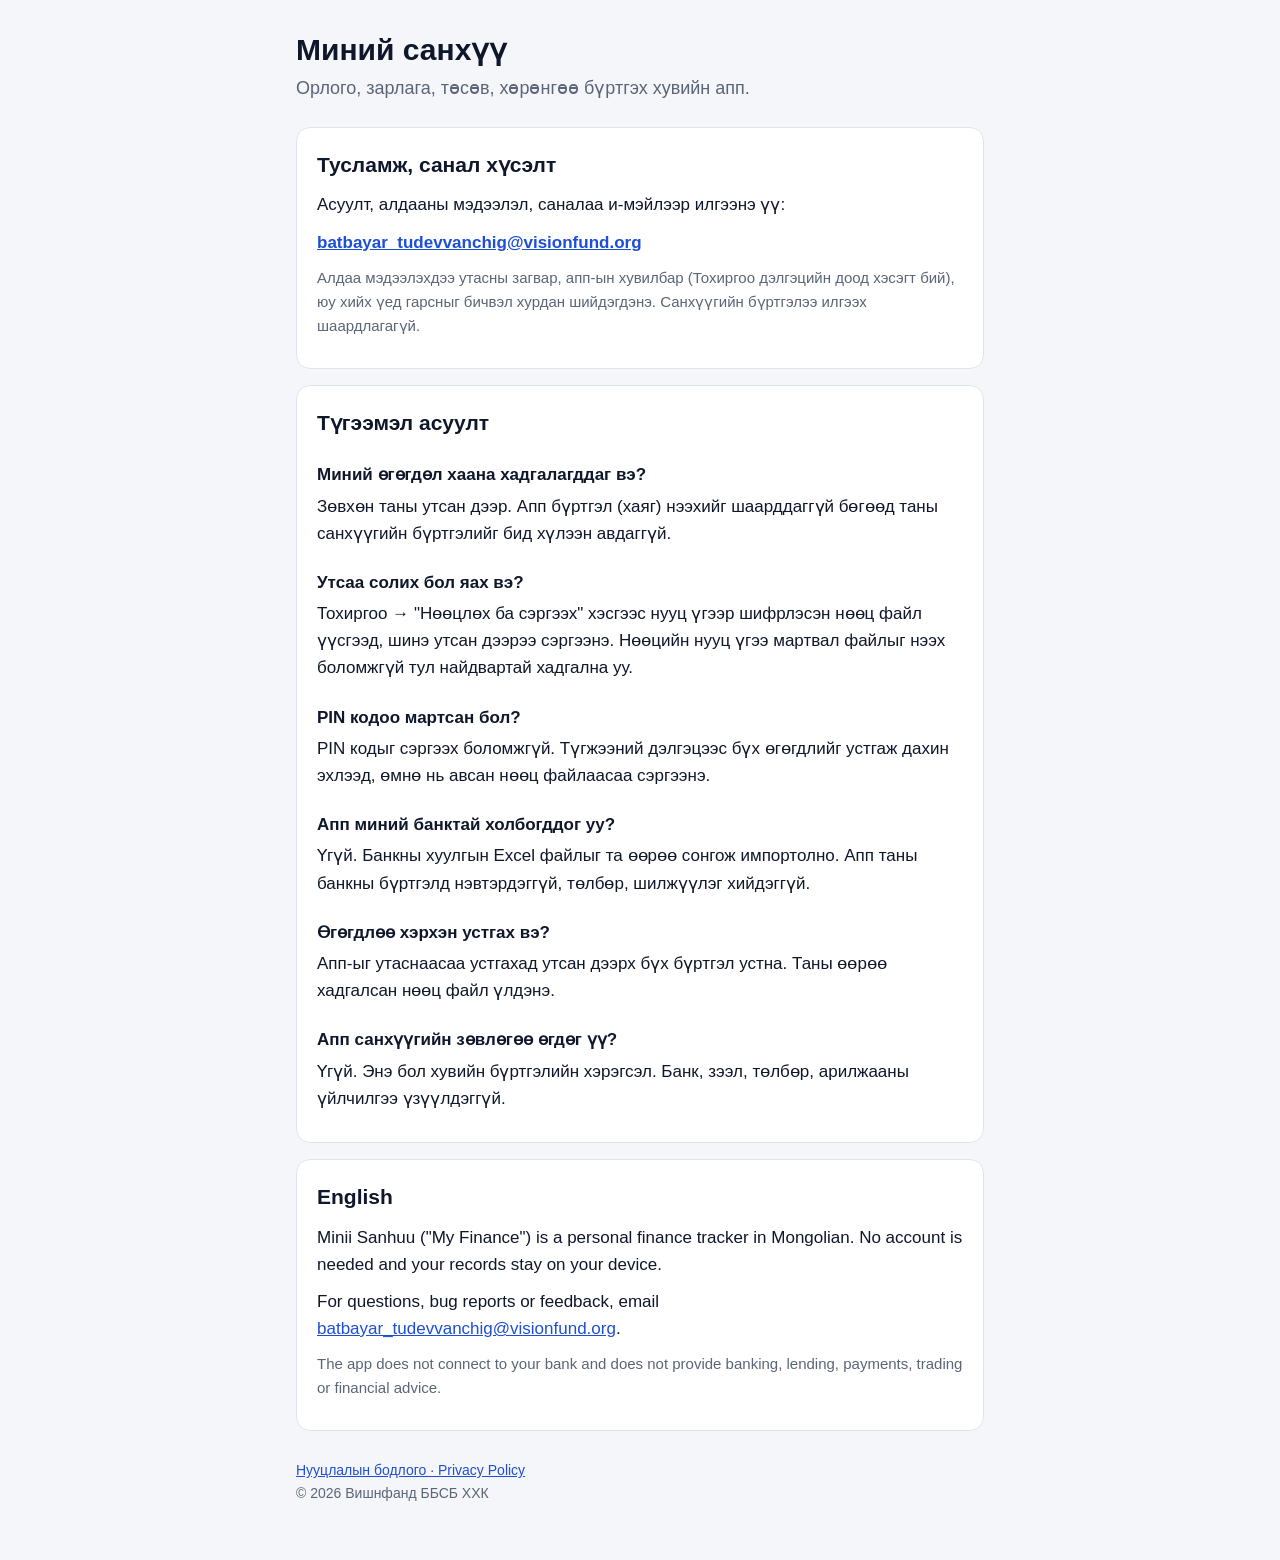
==== index.html @ 721c1111 "Support page and privacy policy for the Minii Sanhuu app" ====
<!doctype html>
<html lang="mn">
<head>
  <meta charset="utf-8">
  <meta name="viewport" content="width=device-width, initial-scale=1">
  <title>Миний санхүү — тусламж</title>
  <meta name="description" content="Миний санхүү апп-ын тусламж, холбоо барих хаяг, түгээмэл асуулт.">
  <link rel="stylesheet" href="style.css">
</head>
<body>
<main>
  <h1>Миний санхүү</h1>
  <p class="lead">Орлого, зарлага, төсөв, хөрөнгөө бүртгэх хувийн апп.</p>

  <section class="card" id="support">
    <h2>Тусламж, санал хүсэлт</h2>
    <p>Асуулт, алдааны мэдээлэл, саналаа и-мэйлээр илгээнэ үү:</p>
    <p class="email"><a href="mailto:batbayar_tudevvanchig@visionfund.org">batbayar_tudevvanchig@visionfund.org</a></p>
    <p class="muted">Алдаа мэдээлэхдээ утасны загвар, апп-ын хувилбар (Тохиргоо дэлгэцийн доод хэсэгт бий), юу хийх үед гарсныг
      бичвэл хурдан шийдэгдэнэ. Санхүүгийн бүртгэлээ илгээх шаардлагагүй.</p>
  </section>

  <section class="card">
    <h2>Түгээмэл асуулт</h2>

    <h3>Миний өгөгдөл хаана хадгалагддаг вэ?</h3>
    <p>Зөвхөн таны утсан дээр. Апп бүртгэл (хаяг) нээхийг шаарддаггүй бөгөөд таны санхүүгийн бүртгэлийг бид хүлээн авдаггүй.</p>

    <h3>Утсаа солих бол яах вэ?</h3>
    <p>Тохиргоо → "Нөөцлөх ба сэргээх" хэсгээс нууц үгээр шифрлэсэн нөөц файл үүсгээд, шинэ утсан дээрээ сэргээнэ. Нөөцийн нууц
      үгээ мартвал файлыг нээх боломжгүй тул найдвартай хадгална уу.</p>

    <h3>PIN кодоо мартсан бол?</h3>
    <p>PIN кодыг сэргээх боломжгүй. Түгжээний дэлгэцээс бүх өгөгдлийг устгаж дахин эхлээд, өмнө нь авсан нөөц файлаасаа сэргээнэ.</p>

    <h3>Апп миний банктай холбогддог уу?</h3>
    <p>Үгүй. Банкны хуулгын Excel файлыг та өөрөө сонгож импортолно. Апп таны банкны бүртгэлд нэвтэрдэггүй, төлбөр, шилжүүлэг
      хийдэггүй.</p>

    <h3>Өгөгдлөө хэрхэн устгах вэ?</h3>
    <p>Апп-ыг утаснаасаа устгахад утсан дээрх бүх бүртгэл устна. Таны өөрөө хадгалсан нөөц файл үлдэнэ.</p>

    <h3>Апп санхүүгийн зөвлөгөө өгдөг үү?</h3>
    <p>Үгүй. Энэ бол хувийн бүртгэлийн хэрэгсэл. Банк, зээл, төлбөр, арилжааны үйлчилгээ үзүүлдэггүй.</p>
  </section>

  <section class="card" lang="en">
    <h2>English</h2>
    <p>Minii Sanhuu ("My Finance") is a personal finance tracker in Mongolian. No account is needed and your records stay on
      your device.</p>
    <p>For questions, bug reports or feedback, email
      <a href="mailto:batbayar_tudevvanchig@visionfund.org">batbayar_tudevvanchig@visionfund.org</a>.</p>
    <p class="muted">The app does not connect to your bank and does not provide banking, lending, payments, trading or financial
      advice.</p>
  </section>

  <footer>
    <a href="privacy.html">Нууцлалын бодлого · Privacy Policy</a><br>
    © 2026 Вишнфанд ББСБ ХХК
  </footer>
</main>
</body>
</html>
---- style.css ----
:root {
  --bg: #f4f6fa;
  --card: #ffffff;
  --text: #0f172a;
  --muted: #5b6577;
  --border: #dfe4ec;
  --link: #1d4ed8;
}
@media (prefers-color-scheme: dark) {
  :root {
    --bg: #0b1120;
    --card: #151d2e;
    --text: #e6eaf2;
    --muted: #9aa5b8;
    --border: #263147;
    --link: #8ab4ff;
  }
}
* { box-sizing: border-box; }
body {
  margin: 0;
  background: var(--bg);
  color: var(--text);
  font: 17px/1.6 -apple-system, BlinkMacSystemFont, "Segoe UI", Roboto, "Noto Sans", Arial, sans-serif;
}
main { max-width: 720px; margin: 0 auto; padding: 32px 16px 56px; }
h1 { font-size: 30px; line-height: 1.2; margin: 0 0 6px; }
h2 { font-size: 21px; margin: 0 0 10px; }
h3 { font-size: 17px; margin: 22px 0 4px; }
p, li { margin: 0 0 10px; }
ul, ol { padding-left: 22px; margin: 0 0 10px; }
a { color: var(--link); }
.lead { font-size: 18px; color: var(--muted); margin-bottom: 24px; }
.muted { color: var(--muted); font-size: 15px; }
.card {
  background: var(--card);
  border: 1px solid var(--border);
  border-radius: 14px;
  padding: 20px;
  margin-bottom: 16px;
}
.nav { font-size: 15px; margin-bottom: 20px; }
.nav a { margin-right: 14px; }
.email { font-weight: 600; overflow-wrap: anywhere; }
footer { color: var(--muted); font-size: 14px; margin-top: 28px; }
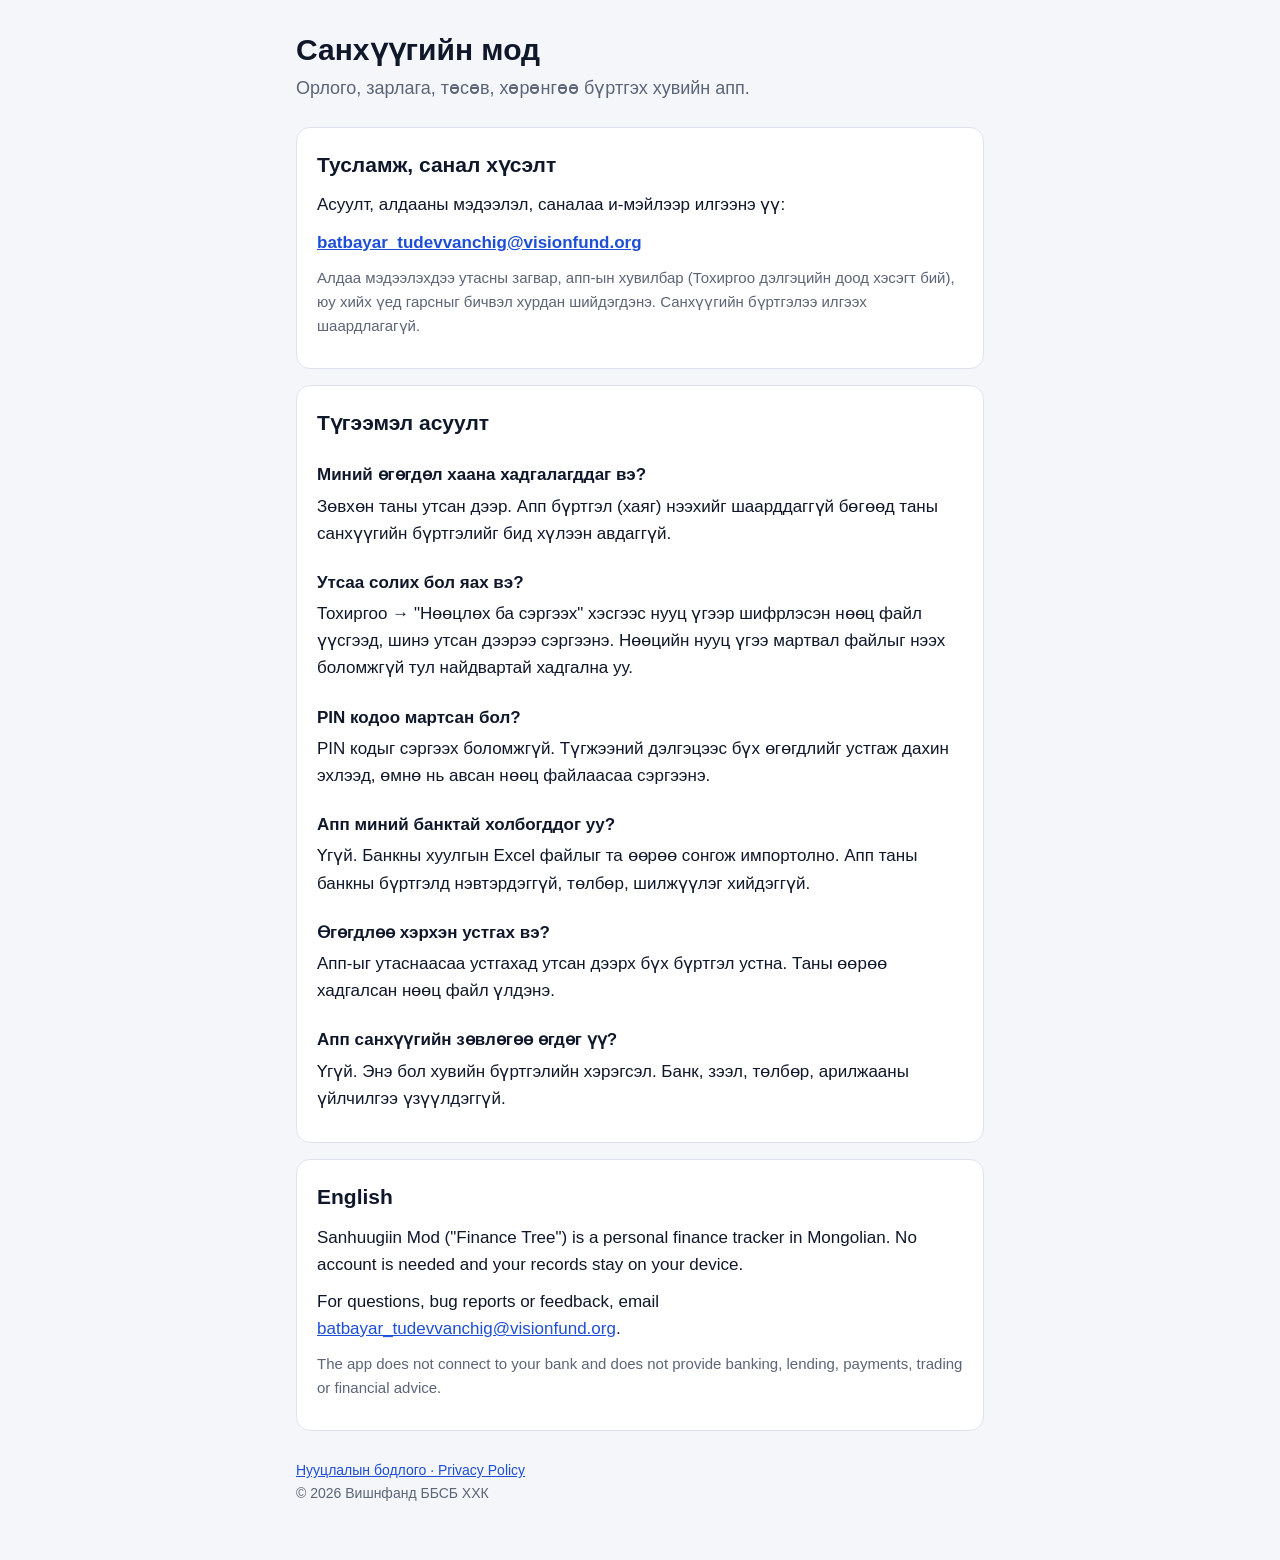
==== commit f64d0cc6: "Rename the app to Sanhuugiin Mod" ====
--- a/index.html
+++ b/index.html
@@ -3,13 +3,13 @@
 <head>
   <meta charset="utf-8">
   <meta name="viewport" content="width=device-width, initial-scale=1">
-  <title>Миний санхүү — тусламж</title>
-  <meta name="description" content="Миний санхүү апп-ын тусламж, холбоо барих хаяг, түгээмэл асуулт.">
+  <title>Санхүүгийн мод — тусламж</title>
+  <meta name="description" content="Санхүүгийн мод апп-ын тусламж, холбоо барих хаяг, түгээмэл асуулт.">
   <link rel="stylesheet" href="style.css">
 </head>
 <body>
 <main>
-  <h1>Миний санхүү</h1>
+  <h1>Санхүүгийн мод</h1>
   <p class="lead">Орлого, зарлага, төсөв, хөрөнгөө бүртгэх хувийн апп.</p>
 
   <section class="card" id="support">
@@ -46,7 +46,7 @@
 
   <section class="card" lang="en">
     <h2>English</h2>
-    <p>Minii Sanhuu ("My Finance") is a personal finance tracker in Mongolian. No account is needed and your records stay on
+    <p>Sanhuugiin Mod ("Finance Tree") is a personal finance tracker in Mongolian. No account is needed and your records stay on
       your device.</p>
     <p>For questions, bug reports or feedback, email
       <a href="mailto:batbayar_tudevvanchig@visionfund.org">batbayar_tudevvanchig@visionfund.org</a>.</p>
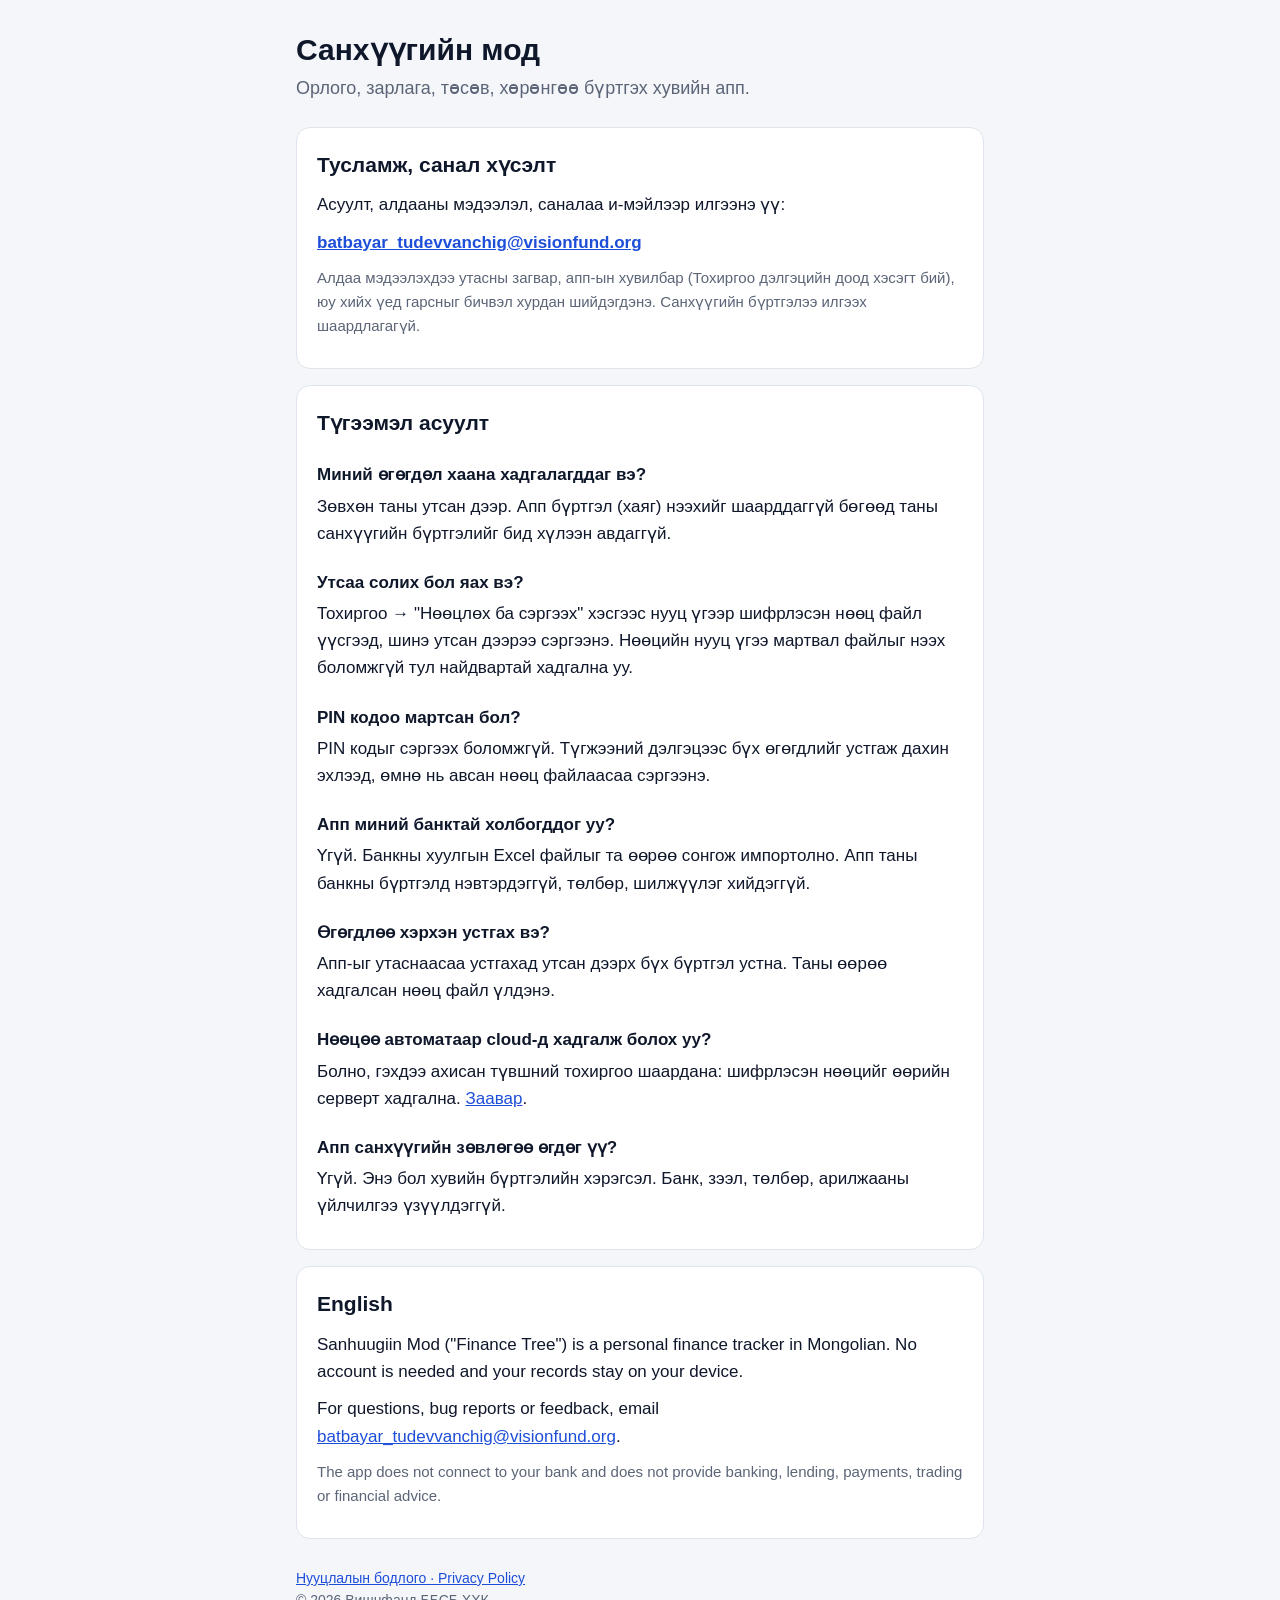
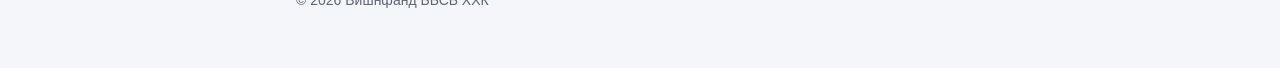
==== commit 8a8d1fc0: "Add the own cloud backup setup guide" ====
--- a/index.html
+++ b/index.html
@@ -40,6 +40,10 @@
     <h3>Өгөгдлөө хэрхэн устгах вэ?</h3>
     <p>Апп-ыг утаснаасаа устгахад утсан дээрх бүх бүртгэл устна. Таны өөрөө хадгалсан нөөц файл үлдэнэ.</p>
 
+    <h3>Нөөцөө автоматаар cloud-д хадгалж болох уу?</h3>
+    <p>Болно, гэхдээ ахисан түвшний тохиргоо шаардана: шифрлэсэн нөөцийг өөрийн серверт хадгална.
+      <a href="cloud-backup.html">Заавар</a>.</p>
+
     <h3>Апп санхүүгийн зөвлөгөө өгдөг үү?</h3>
     <p>Үгүй. Энэ бол хувийн бүртгэлийн хэрэгсэл. Банк, зээл, төлбөр, арилжааны үйлчилгээ үзүүлдэггүй.</p>
   </section>
--- a/style.css
+++ b/style.css
@@ -42,4 +42,12 @@
 .nav { font-size: 15px; margin-bottom: 20px; }
 .nav a { margin-right: 14px; }
 .email { font-weight: 600; overflow-wrap: anywhere; }
+pre {
+  background: var(--bg);
+  border: 1px solid var(--border);
+  border-radius: 10px;
+  padding: 14px;
+  overflow-x: auto;
+  font: 13px/1.5 ui-monospace, SFMono-Regular, Menlo, Consolas, monospace;
+}
 footer { color: var(--muted); font-size: 14px; margin-top: 28px; }
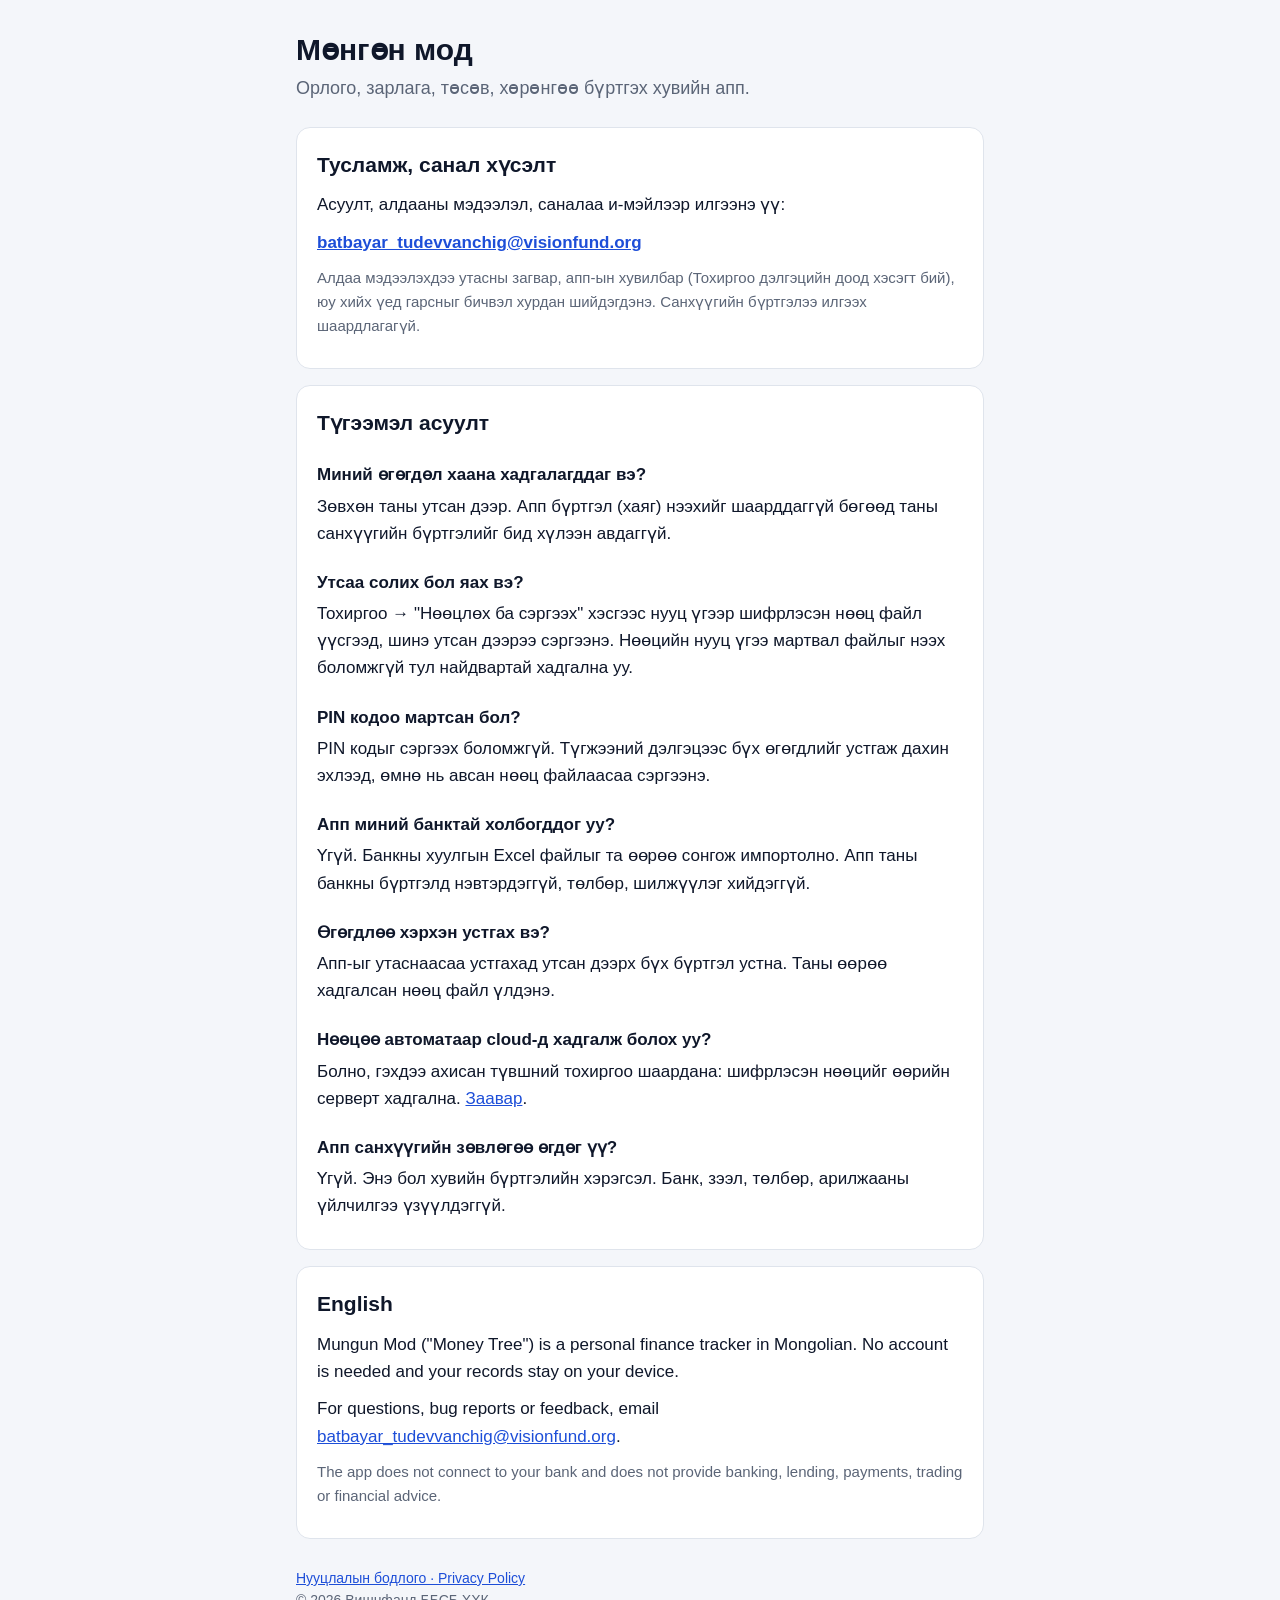
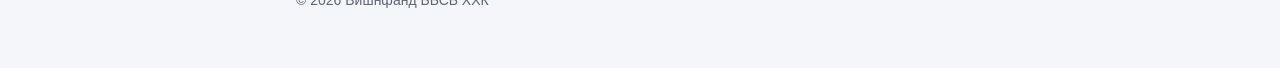
==== commit bbeaf0fa: "Rename the app to Mungun Mod" ====
--- a/index.html
+++ b/index.html
@@ -3,13 +3,13 @@
 <head>
   <meta charset="utf-8">
   <meta name="viewport" content="width=device-width, initial-scale=1">
-  <title>Санхүүгийн мод — тусламж</title>
-  <meta name="description" content="Санхүүгийн мод апп-ын тусламж, холбоо барих хаяг, түгээмэл асуулт.">
+  <title>Мөнгөн мод — тусламж</title>
+  <meta name="description" content="Мөнгөн мод апп-ын тусламж, холбоо барих хаяг, түгээмэл асуулт.">
   <link rel="stylesheet" href="style.css">
 </head>
 <body>
 <main>
-  <h1>Санхүүгийн мод</h1>
+  <h1>Мөнгөн мод</h1>
   <p class="lead">Орлого, зарлага, төсөв, хөрөнгөө бүртгэх хувийн апп.</p>
 
   <section class="card" id="support">
@@ -50,7 +50,7 @@
 
   <section class="card" lang="en">
     <h2>English</h2>
-    <p>Sanhuugiin Mod ("Finance Tree") is a personal finance tracker in Mongolian. No account is needed and your records stay on
+    <p>Mungun Mod ("Money Tree") is a personal finance tracker in Mongolian. No account is needed and your records stay on
       your device.</p>
     <p>For questions, bug reports or feedback, email
       <a href="mailto:batbayar_tudevvanchig@visionfund.org">batbayar_tudevvanchig@visionfund.org</a>.</p>
